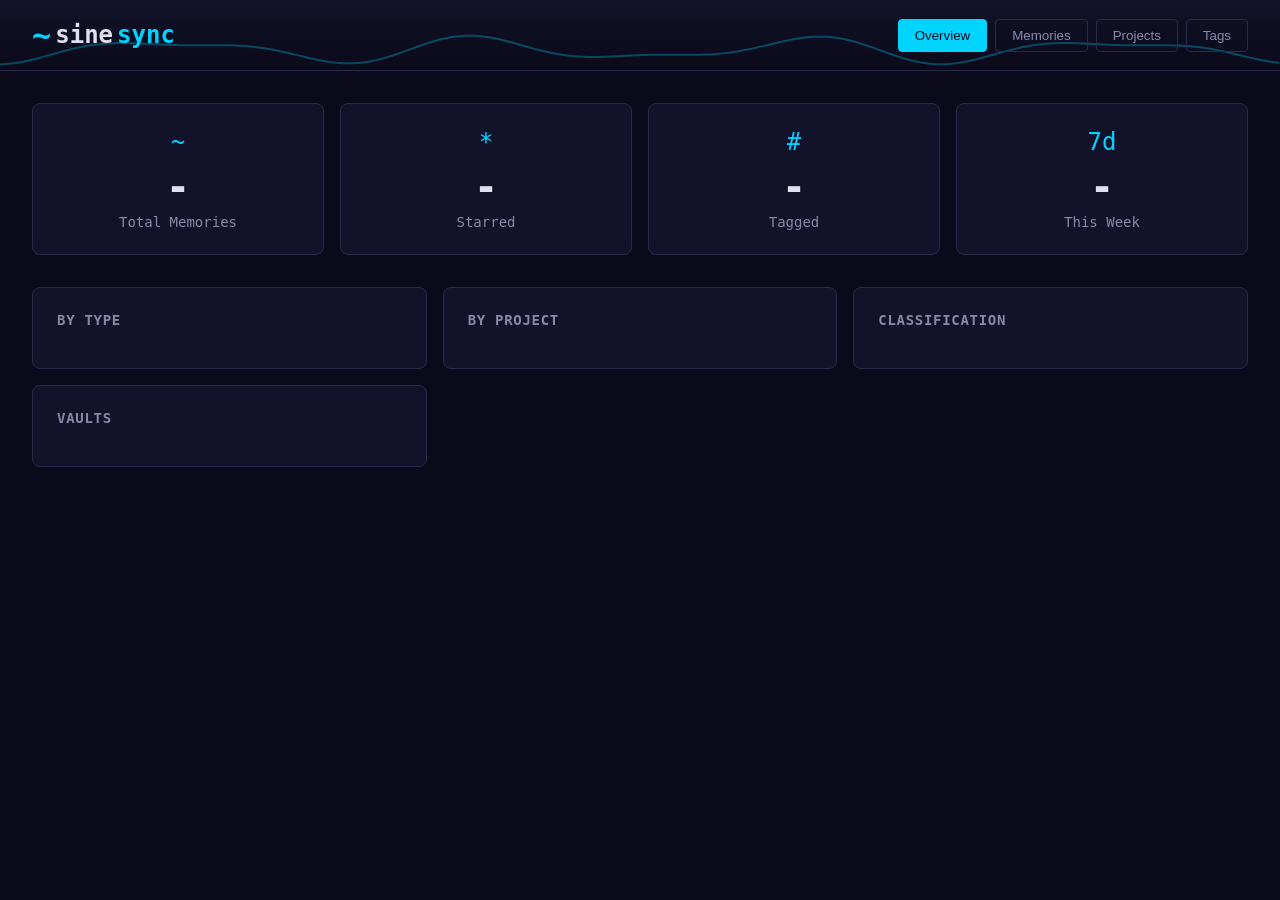
==== internal/daemon/static/index.html @ 31d08cb1 "feat: Complete Go CLI, backend API, and infrastructure Go CLI (replaces TypeScript CLI): - Daemon ar" ====
<!DOCTYPE html>
<html lang="en">
<head>
    <meta charset="UTF-8">
    <meta name="viewport" content="width=device-width, initial-scale=1.0">
    <title>sine~sync Dashboard</title>
    <link rel="stylesheet" href="style.css">
</head>
<body>
    <div class="app">
        <!-- Header with sine wave -->
        <header class="header">
            <div class="header-content">
                <h1 class="logo">
                    <span class="sine-wave">~</span>
                    sine<span class="accent">sync</span>
                </h1>
                <nav class="nav">
                    <button class="nav-btn active" data-view="overview">Overview</button>
                    <button class="nav-btn" data-view="memories">Memories</button>
                    <button class="nav-btn" data-view="projects">Projects</button>
                    <button class="nav-btn" data-view="tags">Tags</button>
                </nav>
            </div>
            <canvas id="sine-canvas" class="sine-canvas"></canvas>
        </header>

        <!-- Main content -->
        <main class="main">
            <!-- Overview View -->
            <section id="view-overview" class="view active">
                <div class="stats-grid">
                    <div class="stat-card">
                        <div class="stat-icon">~</div>
                        <div class="stat-value" id="stat-total">-</div>
                        <div class="stat-label">Total Memories</div>
                    </div>
                    <div class="stat-card">
                        <div class="stat-icon">*</div>
                        <div class="stat-value" id="stat-starred">-</div>
                        <div class="stat-label">Starred</div>
                    </div>
                    <div class="stat-card">
                        <div class="stat-icon">#</div>
                        <div class="stat-value" id="stat-tagged">-</div>
                        <div class="stat-label">Tagged</div>
                    </div>
                    <div class="stat-card">
                        <div class="stat-icon">7d</div>
                        <div class="stat-value" id="stat-recent">-</div>
                        <div class="stat-label">This Week</div>
                    </div>
                </div>

                <div class="charts-grid">
                    <div class="chart-card">
                        <h3>By Type</h3>
                        <div id="chart-types" class="chart-bars"></div>
                    </div>
                    <div class="chart-card">
                        <h3>By Project</h3>
                        <div id="chart-projects" class="chart-bars"></div>
                    </div>
                    <div class="chart-card">
                        <h3>Classification</h3>
                        <div id="chart-classification" class="chart-bars"></div>
                    </div>
                    <div class="chart-card">
                        <h3>Vaults</h3>
                        <div id="chart-vaults" class="vault-list"></div>
                    </div>
                </div>
            </section>

            <!-- Memories View -->
            <section id="view-memories" class="view">
                <div class="toolbar">
                    <div class="search-box">
                        <input type="text" id="search-input" placeholder="Semantic search...">
                        <button id="search-btn">Search</button>
                    </div>
                    <div class="filters">
                        <select id="filter-project">
                            <option value="">All Projects</option>
                        </select>
                        <select id="filter-type">
                            <option value="">All Types</option>
                        </select>
                        <select id="filter-classification">
                            <option value="">All Classifications</option>
                            <option value="public">Public</option>
                            <option value="team">Team</option>
                            <option value="private">Private</option>
                            <option value="sensitive">Sensitive</option>
                        </select>
                        <label class="checkbox-label">
                            <input type="checkbox" id="filter-starred"> Starred only
                        </label>
                    </div>
                </div>

                <div id="memories-list" class="memories-list">
                    <p class="loading">Loading memories...</p>
                </div>
            </section>

            <!-- Projects View -->
            <section id="view-projects" class="view">
                <div id="projects-list" class="projects-list">
                    <p class="loading">Loading projects...</p>
                </div>
            </section>

            <!-- Tags View -->
            <section id="view-tags" class="view">
                <div id="tags-cloud" class="tags-cloud">
                    <p class="loading">Loading tags...</p>
                </div>
            </section>
        </main>

        <!-- Detail Modal -->
        <div id="modal" class="modal hidden">
            <div class="modal-backdrop"></div>
            <div class="modal-content">
                <button class="modal-close">&times;</button>
                <div id="modal-body"></div>
            </div>
        </div>
    </div>

    <script src="app.js"></script>
</body>
</html>
---- internal/daemon/static/style.css ----
/* sine~sync Dashboard Styles */
:root {
    --bg-dark: #0a0a1a;
    --bg-card: #12122a;
    --bg-hover: #1a1a3a;
    --text-primary: #e0e0f0;
    --text-secondary: #8888aa;
    --accent-cyan: #00d4ff;
    --accent-purple: #9d4edd;
    --accent-green: #00ff88;
    --accent-yellow: #ffd700;
    --accent-red: #ff4444;
    --border: #2a2a4a;
    --shadow: rgba(0, 212, 255, 0.1);
}

* {
    margin: 0;
    padding: 0;
    box-sizing: border-box;
}

body {
    font-family: 'SF Mono', 'Monaco', 'Inconsolata', 'Fira Code', monospace;
    background: var(--bg-dark);
    color: var(--text-primary);
    min-height: 100vh;
}

.app {
    display: flex;
    flex-direction: column;
    min-height: 100vh;
}

/* Header */
.header {
    position: relative;
    background: linear-gradient(180deg, var(--bg-card) 0%, var(--bg-dark) 100%);
    border-bottom: 1px solid var(--border);
    overflow: hidden;
}

.header-content {
    position: relative;
    z-index: 2;
    display: flex;
    justify-content: space-between;
    align-items: center;
    padding: 1rem 2rem;
}

.logo {
    font-size: 1.5rem;
    font-weight: 600;
    display: flex;
    align-items: center;
    gap: 0.25rem;
}

.sine-wave {
    color: var(--accent-cyan);
    font-size: 2rem;
    animation: wave 2s ease-in-out infinite;
}

@keyframes wave {
    0%, 100% { transform: translateY(0); }
    50% { transform: translateY(-4px); }
}

.accent {
    color: var(--accent-cyan);
}

.nav {
    display: flex;
    gap: 0.5rem;
}

.nav-btn {
    background: transparent;
    border: 1px solid var(--border);
    color: var(--text-secondary);
    padding: 0.5rem 1rem;
    border-radius: 4px;
    cursor: pointer;
    transition: all 0.2s;
}

.nav-btn:hover {
    border-color: var(--accent-cyan);
    color: var(--text-primary);
}

.nav-btn.active {
    background: var(--accent-cyan);
    border-color: var(--accent-cyan);
    color: var(--bg-dark);
}

.sine-canvas {
    position: absolute;
    bottom: 0;
    left: 0;
    width: 100%;
    height: 40px;
    opacity: 0.3;
}

/* Main */
.main {
    flex: 1;
    padding: 2rem;
    max-width: 1400px;
    margin: 0 auto;
    width: 100%;
}

.view {
    display: none;
}

.view.active {
    display: block;
}

/* Stats Grid */
.stats-grid {
    display: grid;
    grid-template-columns: repeat(auto-fit, minmax(200px, 1fr));
    gap: 1rem;
    margin-bottom: 2rem;
}

.stat-card {
    background: var(--bg-card);
    border: 1px solid var(--border);
    border-radius: 8px;
    padding: 1.5rem;
    text-align: center;
    transition: all 0.2s;
}

.stat-card:hover {
    border-color: var(--accent-cyan);
    box-shadow: 0 0 20px var(--shadow);
}

.stat-icon {
    font-size: 1.5rem;
    color: var(--accent-cyan);
    margin-bottom: 0.5rem;
}

.stat-value {
    font-size: 2.5rem;
    font-weight: 700;
    color: var(--text-primary);
}

.stat-label {
    color: var(--text-secondary);
    font-size: 0.875rem;
    margin-top: 0.25rem;
}

/* Charts Grid */
.charts-grid {
    display: grid;
    grid-template-columns: repeat(auto-fit, minmax(300px, 1fr));
    gap: 1rem;
}

.chart-card {
    background: var(--bg-card);
    border: 1px solid var(--border);
    border-radius: 8px;
    padding: 1.5rem;
}

.chart-card h3 {
    color: var(--text-secondary);
    font-size: 0.875rem;
    text-transform: uppercase;
    letter-spacing: 0.05em;
    margin-bottom: 1rem;
}

.chart-bars {
    display: flex;
    flex-direction: column;
    gap: 0.75rem;
}

.chart-bar {
    display: flex;
    align-items: center;
    gap: 0.75rem;
}

.chart-bar-label {
    width: 100px;
    font-size: 0.875rem;
    color: var(--text-secondary);
    white-space: nowrap;
    overflow: hidden;
    text-overflow: ellipsis;
}

.chart-bar-track {
    flex: 1;
    height: 8px;
    background: var(--bg-dark);
    border-radius: 4px;
    overflow: hidden;
}

.chart-bar-fill {
    height: 100%;
    background: linear-gradient(90deg, var(--accent-cyan), var(--accent-purple));
    border-radius: 4px;
    transition: width 0.5s ease;
}

.chart-bar-value {
    width: 40px;
    text-align: right;
    font-size: 0.875rem;
    color: var(--text-primary);
}

/* Vault List */
.vault-list {
    display: flex;
    flex-direction: column;
    gap: 0.5rem;
}

.vault-item {
    display: flex;
    justify-content: space-between;
    align-items: center;
    padding: 0.75rem;
    background: var(--bg-dark);
    border-radius: 4px;
}

.vault-name {
    display: flex;
    align-items: center;
    gap: 0.5rem;
}

.vault-icon {
    color: var(--accent-purple);
}

.vault-backend {
    font-size: 0.75rem;
    color: var(--text-secondary);
    padding: 0.125rem 0.5rem;
    background: var(--bg-card);
    border-radius: 2px;
}

/* Toolbar */
.toolbar {
    display: flex;
    flex-wrap: wrap;
    gap: 1rem;
    margin-bottom: 1.5rem;
    padding: 1rem;
    background: var(--bg-card);
    border: 1px solid var(--border);
    border-radius: 8px;
}

.search-box {
    display: flex;
    flex: 1;
    min-width: 300px;
}

.search-box input {
    flex: 1;
    background: var(--bg-dark);
    border: 1px solid var(--border);
    border-right: none;
    border-radius: 4px 0 0 4px;
    padding: 0.5rem 1rem;
    color: var(--text-primary);
    font-family: inherit;
}

.search-box input:focus {
    outline: none;
    border-color: var(--accent-cyan);
}

.search-box button {
    background: var(--accent-cyan);
    border: none;
    border-radius: 0 4px 4px 0;
    padding: 0.5rem 1rem;
    color: var(--bg-dark);
    cursor: pointer;
    font-family: inherit;
    font-weight: 600;
}

.filters {
    display: flex;
    flex-wrap: wrap;
    gap: 0.5rem;
    align-items: center;
}

.filters select {
    background: var(--bg-dark);
    border: 1px solid var(--border);
    border-radius: 4px;
    padding: 0.5rem;
    color: var(--text-primary);
    font-family: inherit;
}

.checkbox-label {
    display: flex;
    align-items: center;
    gap: 0.5rem;
    color: var(--text-secondary);
    cursor: pointer;
}

/* Memories List */
.memories-list {
    display: flex;
    flex-direction: column;
    gap: 1rem;
}

.memory-card {
    background: var(--bg-card);
    border: 1px solid var(--border);
    border-radius: 8px;
    padding: 1rem;
    cursor: pointer;
    transition: all 0.2s;
}

.memory-card:hover {
    border-color: var(--accent-cyan);
    transform: translateX(4px);
}

.memory-card.starred {
    border-left: 3px solid var(--accent-yellow);
}

.memory-header {
    display: flex;
    justify-content: space-between;
    align-items: flex-start;
    margin-bottom: 0.5rem;
}

.memory-title {
    font-size: 1rem;
    font-weight: 600;
    color: var(--text-primary);
}

.memory-meta {
    display: flex;
    gap: 0.5rem;
    flex-wrap: wrap;
}

.memory-badge {
    font-size: 0.75rem;
    padding: 0.125rem 0.5rem;
    border-radius: 2px;
    background: var(--bg-dark);
    color: var(--text-secondary);
}

.memory-badge.type-bugfix { color: var(--accent-red); }
.memory-badge.type-feature { color: var(--accent-green); }
.memory-badge.type-decision { color: var(--accent-purple); }
.memory-badge.type-discovery { color: var(--accent-cyan); }

.memory-summary {
    color: var(--text-secondary);
    font-size: 0.875rem;
    line-height: 1.5;
    margin-bottom: 0.5rem;
}

.memory-footer {
    display: flex;
    justify-content: space-between;
    align-items: center;
}

.memory-tags {
    display: flex;
    gap: 0.25rem;
    flex-wrap: wrap;
}

.tag {
    font-size: 0.75rem;
    padding: 0.125rem 0.5rem;
    background: var(--accent-purple);
    color: white;
    border-radius: 2px;
    opacity: 0.8;
}

.memory-date {
    font-size: 0.75rem;
    color: var(--text-secondary);
}

/* Projects List */
.projects-list {
    display: grid;
    grid-template-columns: repeat(auto-fill, minmax(250px, 1fr));
    gap: 1rem;
}

.project-card {
    background: var(--bg-card);
    border: 1px solid var(--border);
    border-radius: 8px;
    padding: 1.5rem;
    cursor: pointer;
    transition: all 0.2s;
}

.project-card:hover {
    border-color: var(--accent-cyan);
}

.project-name {
    font-size: 1.125rem;
    font-weight: 600;
    margin-bottom: 0.5rem;
}

.project-count {
    font-size: 2rem;
    font-weight: 700;
    color: var(--accent-cyan);
}

.project-vault {
    font-size: 0.75rem;
    color: var(--text-secondary);
    margin-top: 0.5rem;
}

/* Tags Cloud */
.tags-cloud {
    display: flex;
    flex-wrap: wrap;
    gap: 0.75rem;
    padding: 1rem;
    background: var(--bg-card);
    border: 1px solid var(--border);
    border-radius: 8px;
}

.tag-item {
    display: flex;
    align-items: center;
    gap: 0.5rem;
    padding: 0.5rem 1rem;
    background: var(--bg-dark);
    border: 1px solid var(--border);
    border-radius: 4px;
    cursor: pointer;
    transition: all 0.2s;
}

.tag-item:hover {
    border-color: var(--accent-purple);
    background: var(--bg-hover);
}

.tag-count {
    font-size: 0.75rem;
    color: var(--accent-cyan);
}

/* Modal */
.modal {
    position: fixed;
    inset: 0;
    z-index: 100;
    display: flex;
    align-items: center;
    justify-content: center;
}

.modal.hidden {
    display: none;
}

.modal-backdrop {
    position: absolute;
    inset: 0;
    background: rgba(0, 0, 0, 0.8);
}

.modal-content {
    position: relative;
    background: var(--bg-card);
    border: 1px solid var(--border);
    border-radius: 8px;
    width: 90%;
    max-width: 700px;
    max-height: 80vh;
    overflow-y: auto;
    padding: 2rem;
}

.modal-close {
    position: absolute;
    top: 1rem;
    right: 1rem;
    background: none;
    border: none;
    color: var(--text-secondary);
    font-size: 1.5rem;
    cursor: pointer;
}

.modal-close:hover {
    color: var(--text-primary);
}

/* Detail View */
.detail-header {
    margin-bottom: 1.5rem;
}

.detail-title {
    font-size: 1.5rem;
    font-weight: 600;
    margin-bottom: 0.5rem;
}

.detail-summary {
    color: var(--text-secondary);
    line-height: 1.6;
}

.detail-section {
    margin-bottom: 1.5rem;
}

.detail-section h4 {
    color: var(--text-secondary);
    font-size: 0.875rem;
    text-transform: uppercase;
    letter-spacing: 0.05em;
    margin-bottom: 0.5rem;
}

.detail-tags {
    display: flex;
    flex-wrap: wrap;
    gap: 0.5rem;
    margin-bottom: 1rem;
}

.detail-tags input {
    flex: 1;
    min-width: 150px;
    background: var(--bg-dark);
    border: 1px solid var(--border);
    border-radius: 4px;
    padding: 0.5rem;
    color: var(--text-primary);
    font-family: inherit;
}

.detail-actions {
    display: flex;
    gap: 0.5rem;
    flex-wrap: wrap;
    padding-top: 1rem;
    border-top: 1px solid var(--border);
}

.detail-btn {
    padding: 0.5rem 1rem;
    border-radius: 4px;
    border: 1px solid var(--border);
    background: transparent;
    color: var(--text-primary);
    cursor: pointer;
    font-family: inherit;
    transition: all 0.2s;
}

.detail-btn:hover {
    border-color: var(--accent-cyan);
}

.detail-btn.primary {
    background: var(--accent-cyan);
    border-color: var(--accent-cyan);
    color: var(--bg-dark);
}

.detail-btn.starred {
    color: var(--accent-yellow);
    border-color: var(--accent-yellow);
}

.detail-btn.danger {
    color: var(--accent-red);
}

.detail-btn.danger:hover {
    border-color: var(--accent-red);
    background: var(--accent-red);
    color: white;
}

/* Loading */
.loading {
    text-align: center;
    color: var(--text-secondary);
    padding: 2rem;
}

/* Scrollbar */
::-webkit-scrollbar {
    width: 8px;
}

::-webkit-scrollbar-track {
    background: var(--bg-dark);
}

::-webkit-scrollbar-thumb {
    background: var(--border);
    border-radius: 4px;
}

::-webkit-scrollbar-thumb:hover {
    background: var(--accent-cyan);
}

/* Pagination */
.pagination {
    display: flex;
    align-items: center;
    justify-content: center;
    gap: 0.5rem;
    padding: 1rem 0;
    flex-wrap: wrap;
}

.page-btn {
    min-width: 36px;
    height: 36px;
    padding: 0 0.5rem;
    background: var(--bg-surface);
    border: 1px solid var(--border);
    border-radius: 4px;
    color: var(--text-secondary);
    cursor: pointer;
    font-size: 0.875rem;
    transition: all 0.2s;
}

.page-btn:hover:not(:disabled) {
    border-color: var(--accent-cyan);
    color: var(--accent-cyan);
}

.page-btn.active {
    background: var(--accent-cyan);
    border-color: var(--accent-cyan);
    color: var(--bg-dark);
    font-weight: 600;
}

.page-btn:disabled {
    opacity: 0.3;
    cursor: not-allowed;
}

.pagination-info {
    color: var(--text-secondary);
    font-size: 0.875rem;
    margin-left: 1rem;
}
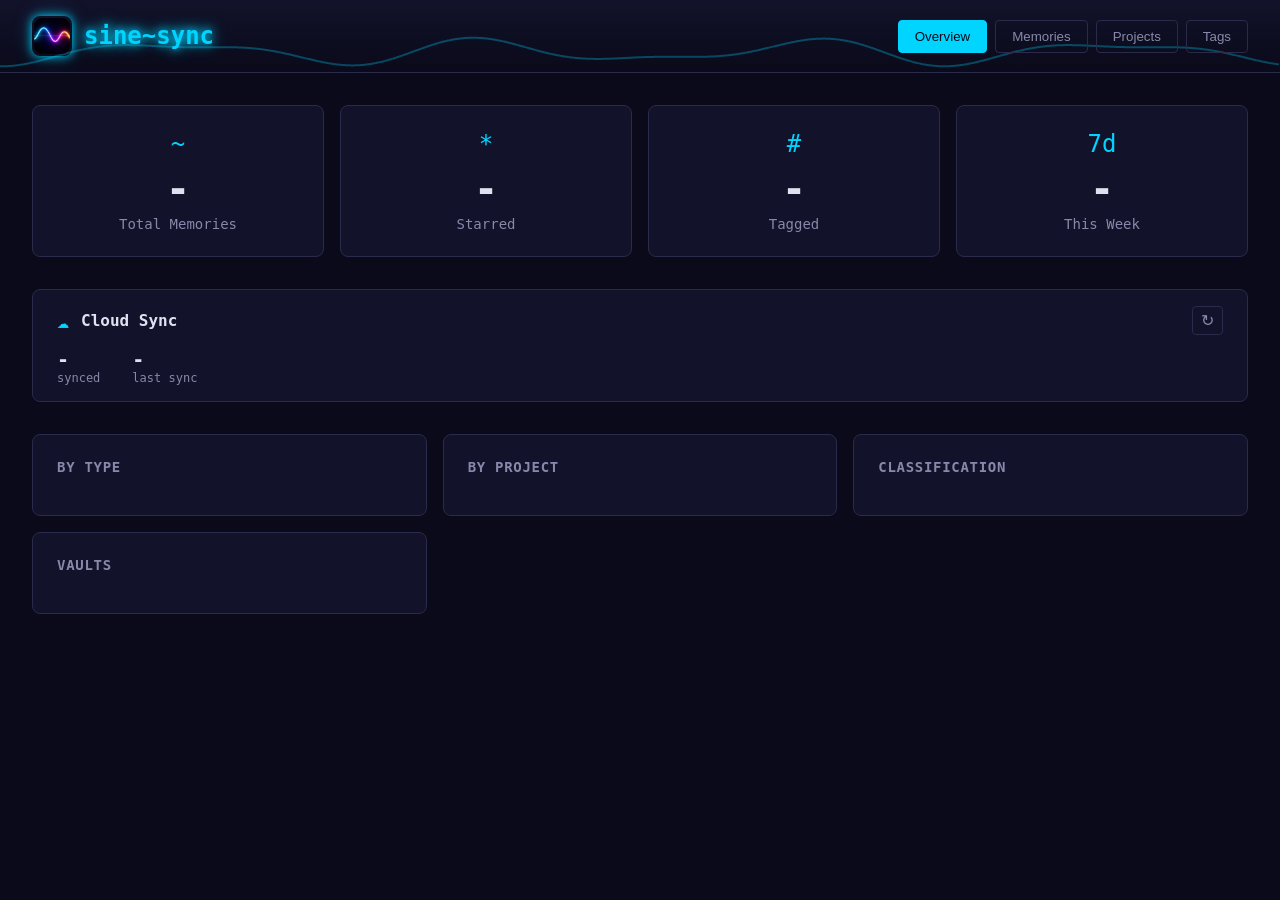
==== commit fd5c5cf1: "feat(dashboard): Add cloud sync status and UI improvements - Add cloud sync status card with sync co" ====
--- a/internal/daemon/static/index.html
+++ b/internal/daemon/static/index.html
@@ -4,6 +4,7 @@
     <meta charset="UTF-8">
     <meta name="viewport" content="width=device-width, initial-scale=1.0">
     <title>sine~sync Dashboard</title>
+    <link rel="icon" type="image/png" href="icon.png">
     <link rel="stylesheet" href="style.css">
 </head>
 <body>
@@ -11,10 +12,10 @@
         <!-- Header with sine wave -->
         <header class="header">
             <div class="header-content">
-                <h1 class="logo">
-                    <span class="sine-wave">~</span>
-                    sine<span class="accent">sync</span>
-                </h1>
+                <div class="logo">
+                    <img src="icon.png" alt="sine~sync" class="logo-icon">
+                    <span class="brand-name">sine<span class="accent">~sync</span></span>
+                </div>
                 <nav class="nav">
                     <button class="nav-btn active" data-view="overview">Overview</button>
                     <button class="nav-btn" data-view="memories">Memories</button>
@@ -50,6 +51,26 @@
                         <div class="stat-value" id="stat-recent">-</div>
                         <div class="stat-label">This Week</div>
                     </div>
+                </div>
+
+                <!-- Cloud Sync Status -->
+                <div class="sync-status-card" id="sync-status-card">
+                    <div class="sync-header">
+                        <span class="sync-icon" id="sync-icon">&#9729;</span>
+                        <span class="sync-title">Cloud Sync</span>
+                        <button class="sync-btn" id="sync-now-btn" title="Sync now">&#8635;</button>
+                    </div>
+                    <div class="sync-info">
+                        <div class="sync-stat">
+                            <span class="sync-stat-value" id="sync-count">-</span>
+                            <span class="sync-stat-label">synced</span>
+                        </div>
+                        <div class="sync-stat">
+                            <span class="sync-stat-value" id="sync-last">-</span>
+                            <span class="sync-stat-label">last sync</span>
+                        </div>
+                    </div>
+                    <div class="sync-error hidden" id="sync-error"></div>
                 </div>
 
                 <div class="charts-grid">
--- a/internal/daemon/static/style.css
+++ b/internal/daemon/static/style.css
@@ -51,22 +51,23 @@
 }
 
 .logo {
+    display: flex;
+    align-items: center;
+    gap: 0.75rem;
+}
+
+.logo-icon {
+    width: 40px;
+    height: 40px;
+    border-radius: 8px;
+    box-shadow: 0 0 10px var(--accent-cyan), 0 0 20px rgba(0, 212, 255, 0.3);
+}
+
+.brand-name {
     font-size: 1.5rem;
-    font-weight: 600;
-    display: flex;
-    align-items: center;
-    gap: 0.25rem;
-}
-
-.sine-wave {
+    font-weight: 700;
     color: var(--accent-cyan);
-    font-size: 2rem;
-    animation: wave 2s ease-in-out infinite;
-}
-
-@keyframes wave {
-    0%, 100% { transform: translateY(0); }
-    50% { transform: translateY(-4px); }
+    text-shadow: 0 0 8px var(--accent-cyan), 0 0 16px var(--accent-cyan);
 }
 
 .accent {
@@ -701,3 +702,103 @@
     font-size: 0.875rem;
     margin-left: 1rem;
 }
+
+/* Sync Status Card */
+.sync-status-card {
+    background: var(--bg-card);
+    border: 1px solid var(--border);
+    border-radius: 8px;
+    padding: 1rem 1.5rem;
+    margin-bottom: 2rem;
+}
+
+.sync-header {
+    display: flex;
+    align-items: center;
+    gap: 0.75rem;
+    margin-bottom: 0.75rem;
+}
+
+.sync-icon {
+    font-size: 1.25rem;
+    color: var(--accent-cyan);
+}
+
+.sync-icon.syncing {
+    animation: spin 1s linear infinite;
+}
+
+.sync-icon.error {
+    color: var(--accent-red);
+}
+
+.sync-icon.success {
+    color: var(--accent-green);
+}
+
+@keyframes spin {
+    from { transform: rotate(0deg); }
+    to { transform: rotate(360deg); }
+}
+
+.sync-title {
+    font-weight: 600;
+    color: var(--text-primary);
+    flex: 1;
+}
+
+.sync-btn {
+    background: transparent;
+    border: 1px solid var(--border);
+    border-radius: 4px;
+    padding: 0.25rem 0.5rem;
+    color: var(--text-secondary);
+    cursor: pointer;
+    font-size: 1rem;
+    transition: all 0.2s;
+}
+
+.sync-btn:hover {
+    border-color: var(--accent-cyan);
+    color: var(--accent-cyan);
+}
+
+.sync-btn:disabled {
+    opacity: 0.5;
+    cursor: not-allowed;
+}
+
+.sync-info {
+    display: flex;
+    gap: 2rem;
+}
+
+.sync-stat {
+    display: flex;
+    flex-direction: column;
+}
+
+.sync-stat-value {
+    font-size: 1.25rem;
+    font-weight: 600;
+    color: var(--text-primary);
+}
+
+.sync-stat-label {
+    font-size: 0.75rem;
+    color: var(--text-secondary);
+}
+
+.sync-error {
+    margin-top: 0.75rem;
+    padding: 0.5rem 0.75rem;
+    background: rgba(255, 68, 68, 0.1);
+    border: 1px solid var(--accent-red);
+    border-radius: 4px;
+    color: var(--accent-red);
+    font-size: 0.875rem;
+}
+
+.sync-error.hidden {
+    display: none;
+}
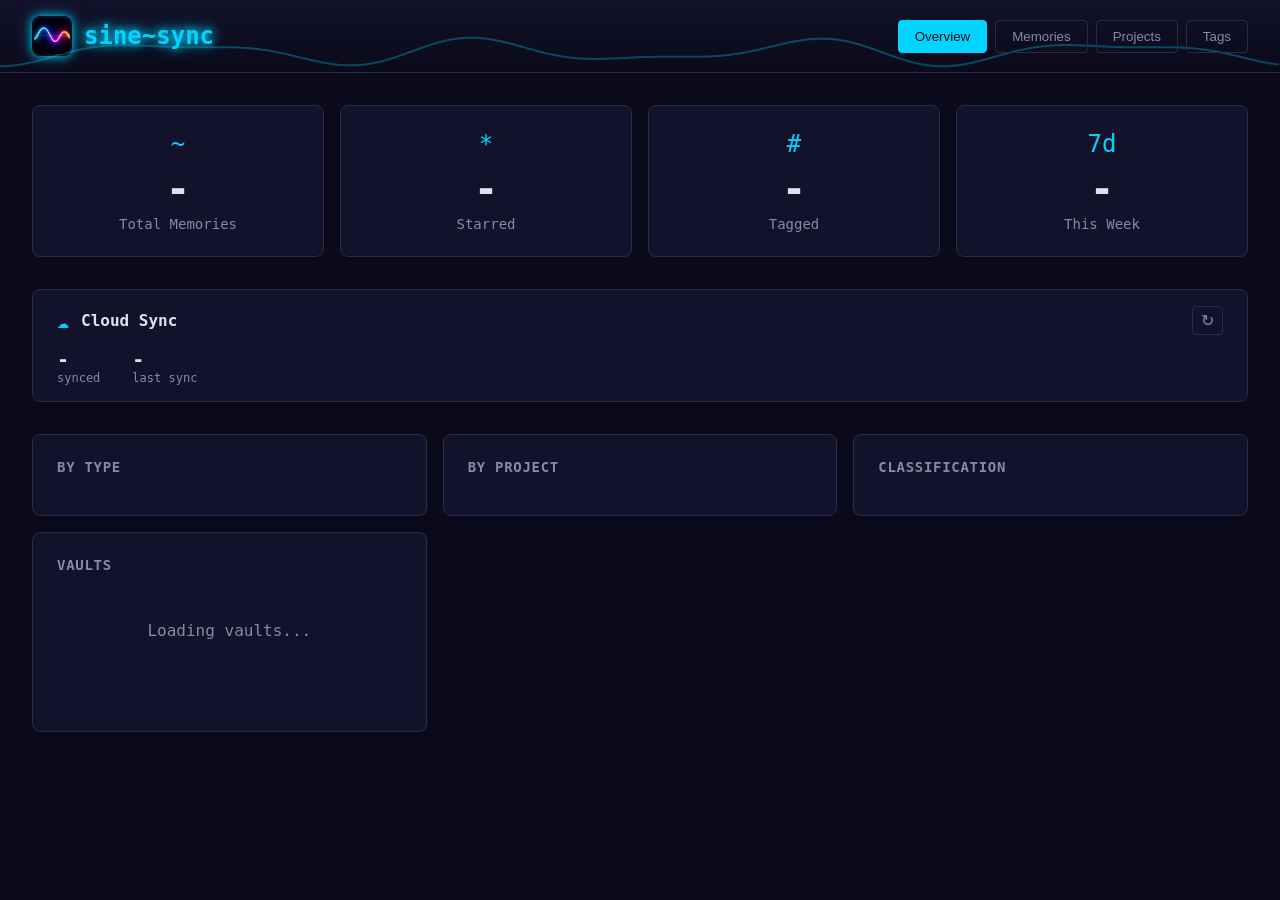
==== commit 09fd2867: "feat: Add vault visualization to daemon dashboard - Add /api/vaults endpoint returning vault info wi" ====
--- a/internal/daemon/static/index.html
+++ b/internal/daemon/static/index.html
@@ -86,9 +86,11 @@
                         <h3>Classification</h3>
                         <div id="chart-classification" class="chart-bars"></div>
                     </div>
-                    <div class="chart-card">
+                    <div class="chart-card vault-card">
                         <h3>Vaults</h3>
-                        <div id="chart-vaults" class="vault-list"></div>
+                        <div id="chart-vaults" class="vault-list">
+                            <p class="loading">Loading vaults...</p>
+                        </div>
                     </div>
                 </div>
             </section>
--- a/internal/daemon/static/style.css
+++ b/internal/daemon/static/style.css
@@ -232,29 +232,110 @@
 }
 
 /* Vault List */
+.vault-card {
+    min-height: 200px;
+}
+
 .vault-list {
     display: flex;
     flex-direction: column;
-    gap: 0.5rem;
+    gap: 0.75rem;
 }
 
 .vault-item {
     display: flex;
-    justify-content: space-between;
-    align-items: center;
+    flex-direction: column;
+    gap: 0.5rem;
     padding: 0.75rem;
     background: var(--bg-dark);
-    border-radius: 4px;
+    border-radius: 6px;
+    border: 1px solid transparent;
+    cursor: pointer;
+    transition: all 0.2s;
+}
+
+.vault-item:hover {
+    border-color: var(--accent-purple);
+    background: var(--bg-hover);
+}
+
+.vault-item.default {
+    border-left: 3px solid var(--accent-cyan);
+}
+
+.vault-header {
+    display: flex;
+    justify-content: space-between;
+    align-items: center;
 }
 
 .vault-name {
     display: flex;
     align-items: center;
     gap: 0.5rem;
+    font-weight: 600;
 }
 
 .vault-icon {
     color: var(--accent-purple);
+    font-weight: 700;
+}
+
+.vault-badge {
+    font-size: 0.625rem;
+    padding: 0.125rem 0.375rem;
+    border-radius: 2px;
+    text-transform: uppercase;
+    letter-spacing: 0.05em;
+}
+
+.vault-badge.default {
+    background: var(--accent-cyan);
+    color: var(--bg-dark);
+}
+
+.vault-stats {
+    display: flex;
+    align-items: baseline;
+    gap: 0.375rem;
+}
+
+.vault-count {
+    font-size: 1.5rem;
+    font-weight: 700;
+    color: var(--accent-cyan);
+}
+
+.vault-count-label {
+    font-size: 0.75rem;
+    color: var(--text-secondary);
+}
+
+.vault-projects {
+    display: flex;
+    flex-direction: column;
+    gap: 0.25rem;
+    margin-top: 0.25rem;
+}
+
+.vault-project {
+    font-size: 0.75rem;
+    color: var(--text-secondary);
+    padding-left: 0.5rem;
+}
+
+.vault-project-more {
+    font-size: 0.75rem;
+    color: var(--accent-purple);
+    padding-left: 0.5rem;
+    font-style: italic;
+}
+
+.vault-project-empty {
+    font-size: 0.75rem;
+    color: var(--text-secondary);
+    font-style: italic;
+    opacity: 0.6;
 }
 
 .vault-backend {
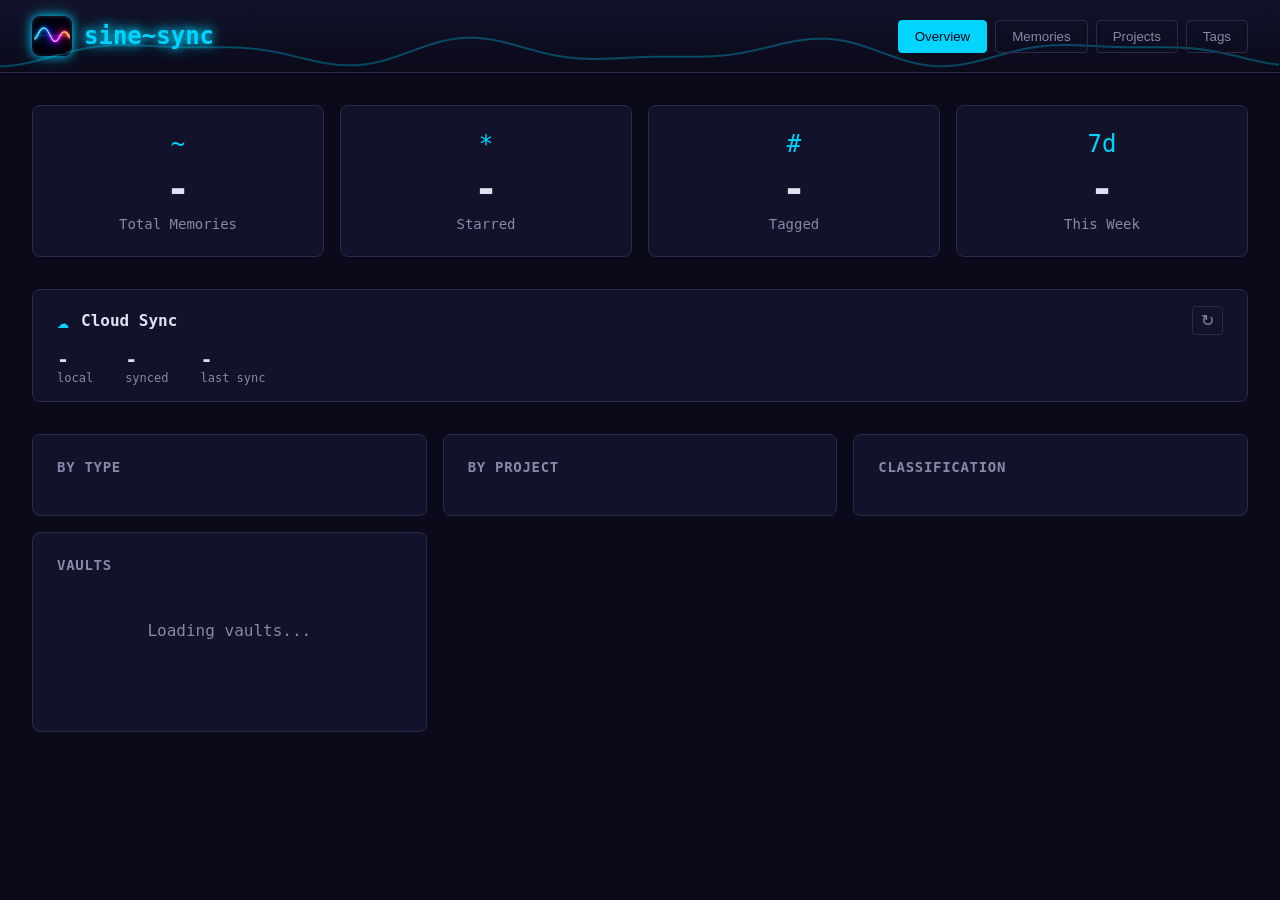
==== commit 5e4b97da: "fix: Claude-mem export deduplication, session IDs, and cross-device sync (#14) * fix: Claude-mem exp" ====
--- a/internal/daemon/static/index.html
+++ b/internal/daemon/static/index.html
@@ -62,6 +62,10 @@
                     </div>
                     <div class="sync-info">
                         <div class="sync-stat">
+                            <span class="sync-stat-value" id="sync-local">-</span>
+                            <span class="sync-stat-label">local</span>
+                        </div>
+                        <div class="sync-stat">
                             <span class="sync-stat-value" id="sync-count">-</span>
                             <span class="sync-stat-label">synced</span>
                         </div>
@@ -70,6 +74,7 @@
                             <span class="sync-stat-label">last sync</span>
                         </div>
                     </div>
+                    <div class="sync-progress hidden" id="sync-progress"></div>
                     <div class="sync-error hidden" id="sync-error"></div>
                 </div>
 
--- a/internal/daemon/static/style.css
+++ b/internal/daemon/static/style.css
@@ -883,3 +883,18 @@
 .sync-error.hidden {
     display: none;
 }
+
+.sync-progress {
+    margin-top: 0.5rem;
+    padding: 0.4rem 0.6rem;
+    background: rgba(100, 200, 255, 0.1);
+    border: 1px solid var(--accent-blue);
+    border-radius: 4px;
+    color: var(--accent-blue);
+    font-size: 0.8rem;
+    text-align: center;
+}
+
+.sync-progress.hidden {
+    display: none;
+}
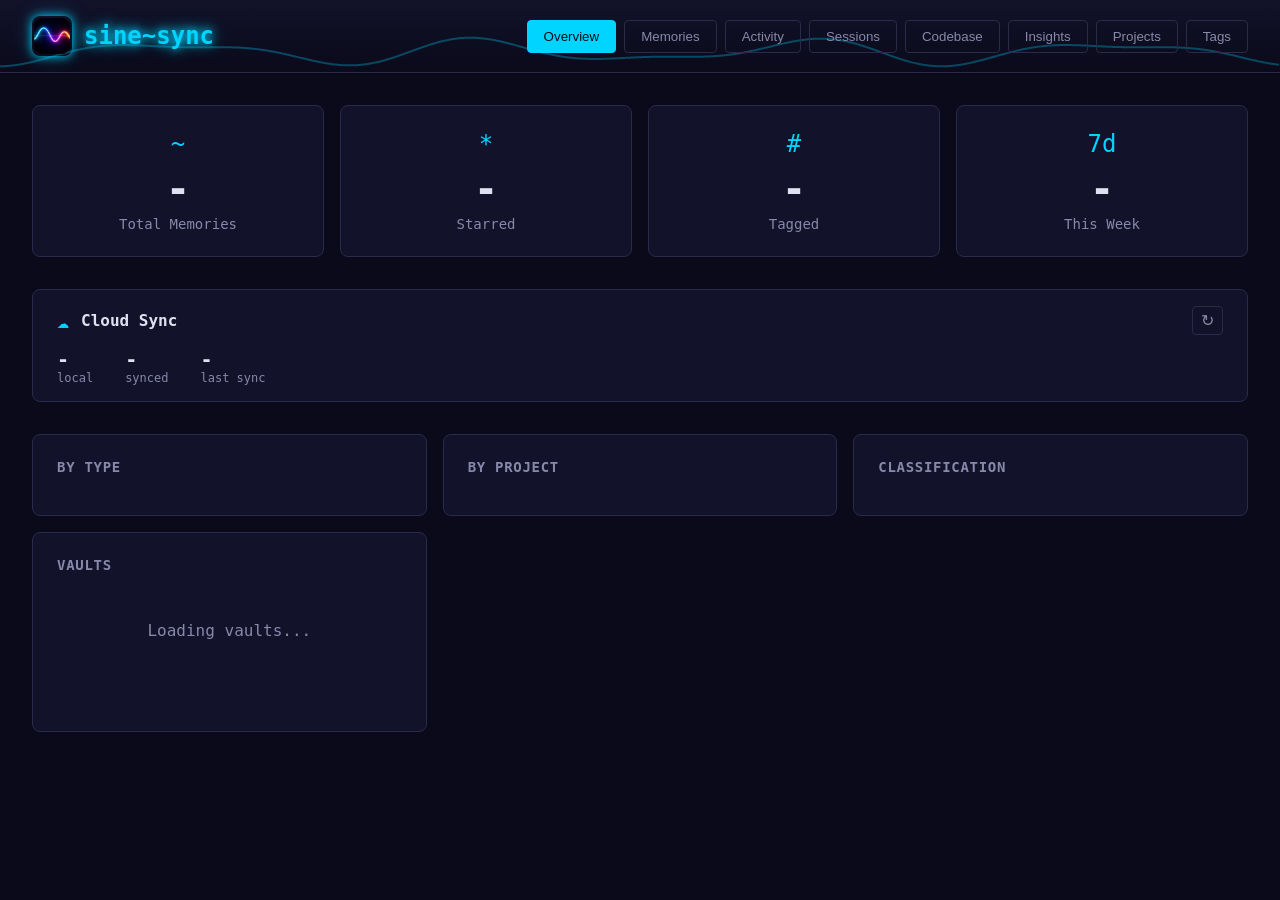
==== commit f15c31c9: "feat: Add D3.js analytics dashboard with rich visualizations (#42) * feat: Add D3.js analytics dashb" ====
--- a/internal/daemon/static/index.html
+++ b/internal/daemon/static/index.html
@@ -19,12 +19,34 @@
                 <nav class="nav">
                     <button class="nav-btn active" data-view="overview">Overview</button>
                     <button class="nav-btn" data-view="memories">Memories</button>
+                    <button class="nav-btn" data-view="activity">Activity</button>
+                    <button class="nav-btn" data-view="sessions">Sessions</button>
+                    <button class="nav-btn" data-view="codebase">Codebase</button>
+                    <button class="nav-btn" data-view="insights">Insights</button>
                     <button class="nav-btn" data-view="projects">Projects</button>
                     <button class="nav-btn" data-view="tags">Tags</button>
                 </nav>
             </div>
             <canvas id="sine-canvas" class="sine-canvas"></canvas>
         </header>
+
+        <!-- Date Range Picker (hidden by default, shown for analytics tabs) -->
+        <div class="date-range-bar" id="date-range-bar" style="display:none">
+            <div class="date-range-content">
+                <span class="date-range-label">Date Range:</span>
+                <div class="date-range-presets">
+                    <button class="preset-btn" data-days="7">7d</button>
+                    <button class="preset-btn" data-days="30">30d</button>
+                    <button class="preset-btn active" data-days="90">90d</button>
+                    <button class="preset-btn" data-days="0">All</button>
+                </div>
+                <div class="date-range-inputs">
+                    <input type="date" id="date-from" class="date-input">
+                    <span class="date-range-sep">to</span>
+                    <input type="date" id="date-to" class="date-input">
+                </div>
+            </div>
+        </div>
 
         <!-- Main content -->
         <main class="main">
@@ -132,6 +154,100 @@
                 </div>
             </section>
 
+            <!-- Activity View -->
+            <section id="view-activity" class="view">
+                <div class="analytics-section">
+                    <h3>Activity Heatmap <button class="chart-help" title="GitHub-style calendar showing daily observation counts. Darker = more activity. Hover for type breakdown." aria-label="Help">?</button></h3>
+                    <div id="chart-activity-heatmap" class="chart-container chart-wide"></div>
+                </div>
+                <div class="analytics-grid">
+                    <div class="analytics-section">
+                        <h3>Activity by Hour <button class="chart-help" aria-label="Help" title="When are you coding with AI? Each bar is an hour of the day, stacked by observation type. Reveals your productive rhythms.">?</button></h3>
+                        <div id="chart-activity-by-hour" class="chart-container"></div>
+                    </div>
+                    <div class="analytics-section">
+                        <h3>Type Mix Over Time <button class="chart-help" aria-label="Help" title="How your work composition shifts week by week. A growing bugfix area may signal accumulating tech debt.">?</button></h3>
+                        <div id="chart-type-trend" class="chart-container"></div>
+                    </div>
+                </div>
+            </section>
+
+            <!-- Sessions View -->
+            <section id="view-sessions" class="view">
+                <div class="analytics-section">
+                    <h3>Session Timeline <button class="chart-help" aria-label="Help" title="Each bar is a coding session. Width = duration, color = project. Grouped by project swim lanes. Hover for details.">?</button></h3>
+                    <div id="chart-session-timeline" class="chart-container chart-wide"></div>
+                </div>
+                <div class="analytics-grid">
+                    <div class="analytics-section">
+                        <h3>Session Size Distribution <button class="chart-help" aria-label="Help" title="How many observations do your sessions typically produce? Shows the distribution so you can see your typical session depth.">?</button></h3>
+                        <div id="chart-session-histogram" class="chart-container"></div>
+                    </div>
+                    <div class="analytics-section">
+                        <h3>Prompt Efficiency <button class="chart-help" aria-label="Help" title="X = prompts sent, Y = observations produced. Dots above the diagonal = efficient (more output per prompt). Size = duration, color = project.">?</button></h3>
+                        <div id="chart-prompt-scatter" class="chart-container"></div>
+                    </div>
+                </div>
+            </section>
+
+            <!-- Codebase View -->
+            <section id="view-codebase" class="view">
+                <div class="analytics-section">
+                    <h3>File Hotspots <button class="chart-help" aria-label="Help" title="Treemap of files sized by how often they appear in observations. Color = dominant type (red = bugfix hotspot, green = feature growth).">?</button></h3>
+                    <div id="chart-file-treemap" class="chart-container chart-wide chart-tall"></div>
+                </div>
+                <div class="analytics-grid">
+                    <div class="analytics-section">
+                        <h3>Project Comparison <button class="chart-help" aria-label="Help" title="Compare work distribution across projects. A mature project should have fewer bugfixes relative to features.">?</button></h3>
+                        <div id="chart-project-breakdown" class="chart-container"></div>
+                    </div>
+                    <div class="analytics-section">
+                        <h3>Technology Cloud <button class="chart-help" aria-label="Help" title="Concepts and technologies sized by frequency, colored by dominant type. Large 'testing' = good, large 'configuration' = too much infra work.">?</button></h3>
+                        <div id="chart-concept-cloud" class="chart-container"></div>
+                    </div>
+                </div>
+            </section>
+
+            <!-- Insights View -->
+            <section id="view-insights" class="view">
+                <div class="metrics-grid" id="metrics-cards">
+                    <div class="metric-card" id="metric-obs-per-day">
+                        <div class="metric-label">Observations / Day <button class="chart-help" aria-label="Help" title="7-day moving average of daily observations. Delta compares this week to last week.">?</button></div>
+                        <div class="metric-value">-</div>
+                        <div class="metric-delta"></div>
+                        <div class="metric-sparkline"></div>
+                    </div>
+                    <div class="metric-card" id="metric-session-duration">
+                        <div class="metric-label">Avg Session (min) <button class="chart-help" aria-label="Help" title="Average session duration in minutes. Delta compares this week to last week.">?</button></div>
+                        <div class="metric-value">-</div>
+                        <div class="metric-delta"></div>
+                        <div class="metric-sparkline"></div>
+                    </div>
+                    <div class="metric-card" id="metric-bugfix-ratio">
+                        <div class="metric-label">Bugfix Ratio <button class="chart-help" aria-label="Help" title="Percentage of observations that are bugfixes. Rising ratio may signal accumulating tech debt. Healthy range: 10-25%.">?</button></div>
+                        <div class="metric-value">-</div>
+                        <div class="metric-delta"></div>
+                        <div class="metric-sparkline"></div>
+                    </div>
+                    <div class="metric-card" id="metric-files-per-day">
+                        <div class="metric-label">Unique Files / Day <button class="chart-help" aria-label="Help" title="Average number of distinct files touched per day. Higher = broader changes, lower = focused deep work.">?</button></div>
+                        <div class="metric-value">-</div>
+                        <div class="metric-delta"></div>
+                        <div class="metric-sparkline"></div>
+                    </div>
+                </div>
+                <div class="analytics-grid">
+                    <div class="analytics-section">
+                        <h3>Bug Fix Ratio Trend <button class="chart-help" aria-label="Help" title="Weekly bugfix percentage over time. Green band = healthy zone (10-25%). Red dots = weeks above 25% — time to slow down and address tech debt.">?</button></h3>
+                        <div id="chart-bugfix-trend" class="chart-container"></div>
+                    </div>
+                    <div class="analytics-section">
+                        <h3>Cross-Device Activity <button class="chart-help" aria-label="Help" title="Daily observations stacked by source machine. Validates sync is working and reveals device-specific work patterns.">?</button></h3>
+                        <div id="chart-devices" class="chart-container"></div>
+                    </div>
+                </div>
+            </section>
+
             <!-- Projects View -->
             <section id="view-projects" class="view">
                 <div id="projects-list" class="projects-list">
@@ -146,6 +262,9 @@
                 </div>
             </section>
         </main>
+
+        <!-- D3 Tooltip -->
+        <div id="d3-tooltip" class="d3-tooltip"></div>
 
         <!-- Detail Modal -->
         <div id="modal" class="modal hidden">
@@ -157,6 +276,8 @@
         </div>
     </div>
 
+    <script src="d3.min.js"></script>
+    <script src="charts.js"></script>
     <script src="app.js"></script>
 </body>
 </html>
--- a/internal/daemon/static/style.css
+++ b/internal/daemon/static/style.css
@@ -898,3 +898,248 @@
 .sync-progress.hidden {
     display: none;
 }
+
+/* Date Range Picker */
+.date-range-bar {
+    background: var(--bg-card);
+    border-bottom: 1px solid var(--border);
+    padding: 0.5rem 2rem;
+}
+
+.date-range-content {
+    max-width: 1400px;
+    margin: 0 auto;
+    display: flex;
+    align-items: center;
+    gap: 1rem;
+    flex-wrap: wrap;
+}
+
+.date-range-label {
+    color: var(--text-secondary);
+    font-size: 0.8rem;
+    white-space: nowrap;
+}
+
+.date-range-presets {
+    display: flex;
+    gap: 0.25rem;
+}
+
+.preset-btn {
+    background: transparent;
+    border: 1px solid var(--border);
+    color: var(--text-secondary);
+    padding: 0.25rem 0.6rem;
+    border-radius: 3px;
+    cursor: pointer;
+    font-family: inherit;
+    font-size: 0.75rem;
+    transition: all 0.2s;
+}
+
+.preset-btn:hover {
+    border-color: var(--accent-cyan);
+    color: var(--text-primary);
+}
+
+.preset-btn.active {
+    background: var(--accent-cyan);
+    border-color: var(--accent-cyan);
+    color: var(--bg-dark);
+}
+
+.date-range-inputs {
+    display: flex;
+    align-items: center;
+    gap: 0.5rem;
+}
+
+.date-input {
+    background: var(--bg-dark);
+    border: 1px solid var(--border);
+    border-radius: 3px;
+    padding: 0.25rem 0.5rem;
+    color: var(--text-primary);
+    font-family: inherit;
+    font-size: 0.75rem;
+}
+
+.date-input:focus {
+    outline: none;
+    border-color: var(--accent-cyan);
+}
+
+.date-range-sep {
+    color: var(--text-secondary);
+    font-size: 0.75rem;
+}
+
+/* Analytics Layout */
+.analytics-section {
+    background: var(--bg-card);
+    border: 1px solid var(--border);
+    border-radius: 8px;
+    padding: 1.5rem;
+    margin-bottom: 1rem;
+}
+
+.analytics-section h3 {
+    color: var(--text-secondary);
+    font-size: 0.875rem;
+    text-transform: uppercase;
+    letter-spacing: 0.05em;
+    margin-bottom: 1rem;
+}
+
+.analytics-grid {
+    display: grid;
+    grid-template-columns: repeat(auto-fit, minmax(400px, 1fr));
+    gap: 1rem;
+}
+
+.chart-container {
+    min-height: 300px;
+    position: relative;
+}
+
+.chart-container.chart-wide {
+    min-height: 180px;
+}
+
+.chart-container.chart-tall {
+    min-height: 400px;
+}
+
+/* Chart Help Icon */
+.chart-help {
+    display: inline-flex;
+    align-items: center;
+    justify-content: center;
+    width: 16px;
+    height: 16px;
+    border-radius: 50%;
+    border: none;
+    padding: 0;
+    background: var(--border);
+    color: var(--text-secondary);
+    font-family: inherit;
+    font-size: 10px;
+    font-weight: 700;
+    cursor: help;
+    vertical-align: middle;
+    margin-left: 0.35rem;
+    position: relative;
+    transition: all 0.2s;
+    text-transform: none;
+    letter-spacing: 0;
+}
+
+.chart-help:hover {
+    background: var(--accent-cyan);
+    color: var(--bg-dark);
+}
+
+/* D3 Tooltip */
+.d3-tooltip {
+    position: absolute;
+    pointer-events: none;
+    background: rgba(18, 18, 42, 0.95);
+    border: 1px solid var(--border);
+    border-radius: 4px;
+    padding: 0.5rem 0.75rem;
+    font-size: 0.8rem;
+    color: var(--text-primary);
+    line-height: 1.5;
+    z-index: 200;
+    opacity: 0;
+    transition: opacity 0.15s;
+    max-width: 300px;
+}
+
+/* Metrics Cards (Insights tab) */
+.metrics-grid {
+    display: grid;
+    grid-template-columns: repeat(auto-fit, minmax(220px, 1fr));
+    gap: 1rem;
+    margin-bottom: 1rem;
+}
+
+.metric-card {
+    background: var(--bg-card);
+    border: 1px solid var(--border);
+    border-radius: 8px;
+    padding: 1rem 1.25rem;
+    display: flex;
+    flex-direction: column;
+    gap: 0.25rem;
+    transition: all 0.2s;
+}
+
+.metric-card:hover {
+    border-color: var(--accent-cyan);
+    box-shadow: 0 0 15px var(--shadow);
+}
+
+.metric-label {
+    color: var(--text-secondary);
+    font-size: 0.75rem;
+    text-transform: uppercase;
+    letter-spacing: 0.05em;
+}
+
+.metric-value {
+    font-size: 1.75rem;
+    font-weight: 700;
+    color: var(--text-primary);
+}
+
+.metric-delta {
+    font-size: 0.75rem;
+    font-weight: 600;
+}
+
+.metric-delta.positive {
+    color: var(--accent-green);
+}
+
+.metric-delta.negative {
+    color: var(--accent-red);
+}
+
+.metric-delta.neutral {
+    color: var(--text-secondary);
+}
+
+.metric-sparkline {
+    height: 30px;
+    margin-top: 0.25rem;
+}
+
+/* Chart SVG base styles */
+.chart-container svg {
+    overflow: visible;
+}
+
+/* Responsive */
+@media (max-width: 900px) {
+    .analytics-grid {
+        grid-template-columns: 1fr;
+    }
+    .metrics-grid {
+        grid-template-columns: repeat(2, 1fr);
+    }
+    .nav {
+        flex-wrap: wrap;
+    }
+    .date-range-content {
+        flex-direction: column;
+        align-items: flex-start;
+    }
+}
+
+@media (max-width: 600px) {
+    .metrics-grid {
+        grid-template-columns: 1fr;
+    }
+}
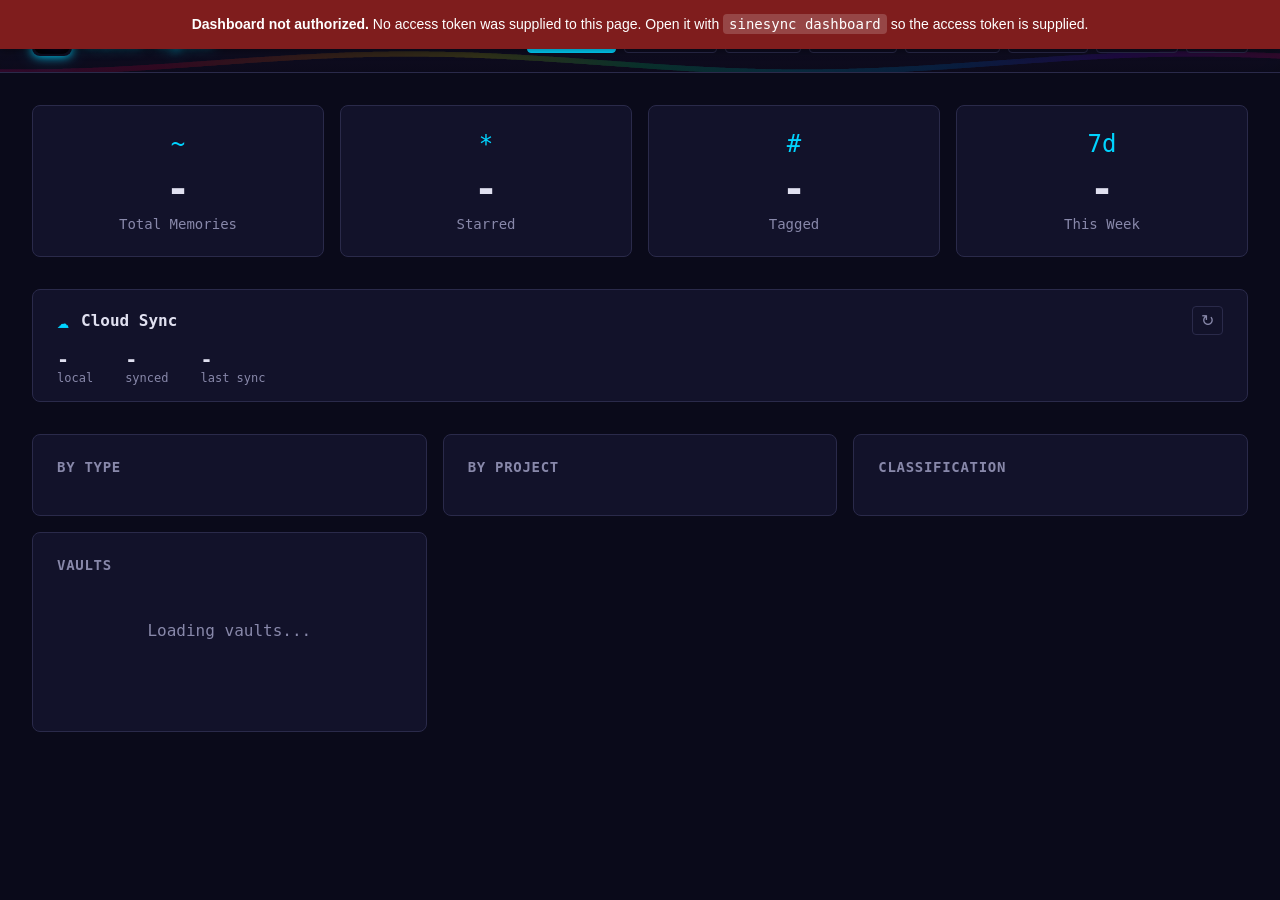
==== commit 931922e1: "feat: pre-publication security hardening of the CLI and daemon Closes the findings from a security r" ====
--- a/internal/daemon/static/index.html
+++ b/internal/daemon/static/index.html
@@ -276,6 +276,8 @@
         </div>
     </div>
 
+    <!-- Must precede app.js: installs the fetch wrapper that authenticates /api/ calls. -->
+    <script src="auth.js"></script>
     <script src="d3.min.js"></script>
     <script src="charts.js"></script>
     <script src="app.js"></script>
--- a/internal/daemon/static/style.css
+++ b/internal/daemon/static/style.css
@@ -105,8 +105,9 @@
     bottom: 0;
     left: 0;
     width: 100%;
-    height: 40px;
-    opacity: 0.3;
+    height: 60px;
+    opacity: 0.15;
+    pointer-events: none;
 }
 
 /* Main */
